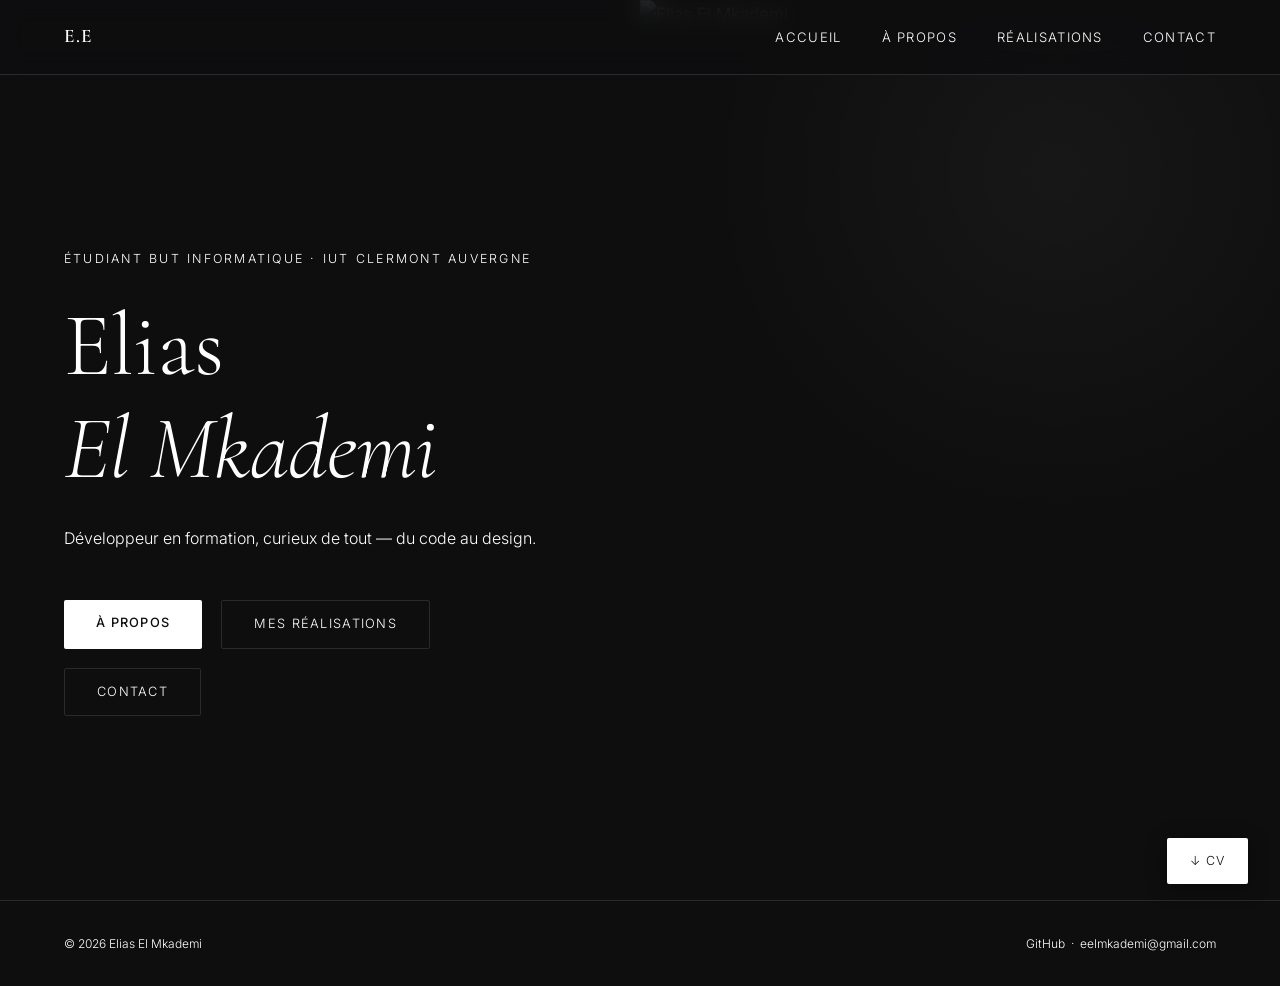
==== index.html @ 6e14798a "Add files via upload" ====
<!DOCTYPE html>
<html lang="fr">
<head>
  <meta charset="UTF-8" />
  <meta name="viewport" content="width=device-width, initial-scale=1.0" />
  <title>Elias El Mkademi — Étudiant en informatique</title>
  <link rel="stylesheet" href="style.css" />
  <link rel="stylesheet" href="index.css" />
  <link rel="icon" href="assets/logo.ico" />
</head>
<body>

  <nav>
    <a href="index.html" class="nav-logo">E.E</a>
    <ul class="nav-links">
      <li><a href="index.html" class="active">Accueil</a></li>
      <li><a href="cv.html">À propos</a></li>
      <li><a href="realisations.html">Réalisations</a></li>
      <li><a href="contact.html">Contact</a></li>
    </ul>
  </nav>

  <section class="hero">
    <div class="hero-content">
      <p class="hero-eyebrow">Étudiant BUT Informatique · IUT Clermont Auvergne</p>
      <h1>Elias<br><em>El Mkademi</em></h1>
      <p class="hero-sub">
        Développeur en formation, curieux de tout — du code au design.
      </p>
      <div class="hero-actions">
        <a href="cv.html" class="btn btn-primary">À propos</a>
        <a href="realisations.html" class="btn btn-outline">Mes réalisations</a>
        <a href="contact.html" class="btn btn-outline">Contact</a>
      </div>
    </div>

    <div class="hero-photo">
      <img src="assets/photo.jpg" alt="Elias El Mkademi" />
    </div>
  </section>

  <a href="assets/CV-Elias-El-Mkademi.pdf" download class="cv-fab">↓ CV</a>

  <footer>
    <span>© 2026 Elias El Mkademi</span>
    <span>
      <a href="https://github.com/eliasel487" target="_blank">GitHub</a>
      &nbsp;·&nbsp;
      <a href="mailto:eelmkademi@gmail.com">eelmkademi@gmail.com</a>
    </span>
  </footer>

  <script src="main.js"></script>
</body>
</html>
---- style.css ----
/* ============================================
   ELIAS EL MKADEMI — PORTFOLIO
   Palette: fond ardoise profond, accent blanc
   ============================================ */

@import url('https://fonts.googleapis.com/css2?family=Cormorant+Garamond:ital,wght@0,300;0,400;0,600;1,300&family=Inter:wght@300;400;500&display=swap');

:root {
  --bg:        #0e0e0f;
  --bg-card:   #161618;
  --bg-subtle: #1c1c1f;
  --border:    #2a2a2e;
  --text:      #ffffff;
  --text-muted:#ffffff;
  --accent:    #ffffff;
  --accent-dim:#3a3a3e;
  --white:     #ffffff;
}

*, *::before, *::after { box-sizing: border-box; margin: 0; padding: 0; }

html { scroll-behavior: smooth; }

body {
  background: var(--bg);
  color: var(--text);
  font-family: 'Inter', sans-serif;
  font-weight: 300;
  font-size: 17px;
  line-height: 1.75;
  -webkit-font-smoothing: antialiased;
}

/* ── TYPOGRAPHY ── */
h1, h2, h3 {
  font-family: 'Cormorant Garamond', serif;
  font-weight: 300;
  line-height: 1.15;
  letter-spacing: -0.01em;
}
h1 { font-size: clamp(3rem, 7vw, 6rem); }
h2 { font-size: clamp(2rem, 4vw, 3rem); }
h3 { font-size: 1.4rem; }

a { color: var(--accent); text-decoration: none; transition: opacity .2s; }
a:hover { opacity: .7; }

/* ── NAV ── */
nav {
  position: fixed;
  top: 0; left: 0; right: 0;
  z-index: 100;
  display: flex;
  align-items: center;
  justify-content: space-between;
  padding: 1.25rem 4rem;
  background: rgba(14,14,15,.85);
  backdrop-filter: blur(12px);
  border-bottom: 1px solid var(--border);
}

.nav-logo {
  font-family: 'Cormorant Garamond', serif;
  font-size: 1.2rem;
  font-weight: 600;
  color: var(--white);
  letter-spacing: .05em;
}

.nav-links {
  display: flex;
  gap: 2.5rem;
  list-style: none;
}

.nav-links a {
  font-size: .82rem;
  letter-spacing: .1em;
  text-transform: uppercase;
  color: var(--text-muted);
  transition: color .2s;
}
.nav-links a:hover,
.nav-links a.active { color: var(--accent); opacity: 1; }

/* ── HERO ── */
.hero {
  min-height: 100vh;
  display: flex;
  flex-direction: column;
  justify-content: center;
  padding: 0 4rem;
  position: relative;
  overflow: hidden;
}

.hero::before {
  content: '';
  position: absolute;
  top: -20%;
  right: -10%;
  width: 55vw;
  height: 55vw;
  background: radial-gradient(circle, rgba(255,255,255,.04) 0%, transparent 70%);
  pointer-events: none;
}

.hero-eyebrow {
  font-size: .78rem;
  letter-spacing: .18em;
  text-transform: uppercase;
  color: var(--accent);
  margin-bottom: 1.5rem;
}

.hero h1 {
  color: var(--white);
  margin-bottom: 1.5rem;
}

.hero h1 em {
  font-style: italic;
  color: var(--accent);
}

.hero-sub {
  max-width: 480px;
  color: var(--text-muted);
  font-size: 1rem;
  margin-bottom: 3rem;
  line-height: 1.8;
}

.hero-actions {
  display: flex;
  gap: 1.2rem;
  flex-wrap: wrap;
}

.btn {
  display: inline-block;
  padding: .75rem 2rem;
  font-size: .8rem;
  letter-spacing: .1em;
  text-transform: uppercase;
  border-radius: 2px;
  transition: all .25s;
}

.btn-primary {
  background: var(--accent);
  color: var(--bg);
  font-weight: 500;
}
.btn-primary:hover { background: var(--white); opacity: 1; }

.btn-outline {
  border: 1px solid var(--border);
  color: var(--text-muted);
}
.btn-outline:hover { border-color: var(--accent); color: var(--accent); opacity: 1; }

.hero-scroll {
  position: absolute;
  bottom: 2.5rem;
  left: 4rem;
  display: flex;
  align-items: center;
  gap: .8rem;
  font-size: .72rem;
  letter-spacing: .12em;
  text-transform: uppercase;
  color: var(--text-muted);
}

.hero-scroll::before {
  content: '';
  display: block;
  width: 40px;
  height: 1px;
  background: var(--bg-subtle);
}

/* ── SECTIONS ── */
section {
  padding: 7rem 4rem;
}

.section-label {
  font-size: .72rem;
  letter-spacing: .18em;
  text-transform: uppercase;
  color: var(--accent);
  margin-bottom: 1rem;
}

.section-title {
  color: var(--white);
  margin-bottom: 3.5rem;
}

.divider {
  width: 40px;
  height: 1px;
  background: var(--accent);
  margin: 1.5rem 0 3rem;
}

/* ── ABOUT ── */
.about-grid {
  display: grid;
  grid-template-columns: 1fr 1fr;
  gap: 4rem;
  align-items: start;
  margin-top: 4rem;
}

.about-text p {
  color: var(--text-muted);
  margin-bottom: 1.2rem;
  font-size: .97rem;
}

.about-text p strong {
  color: var(--text);
  font-weight: 400;
}

.about-meta {
  display: flex;
  flex-direction: column;
  gap: 1.5rem;
}

.meta-block h4 {
  font-size: .7rem;
  letter-spacing: .15em;
  text-transform: uppercase;
  color: var(--accent);
  margin-bottom: .6rem;
}

.tag-list {
  display: flex;
  flex-wrap: wrap;
  gap: .5rem;
}

.tag {
  font-size: .75rem;
  padding: .3rem .75rem;
  border: 1px solid var(--border);
  border-radius: 2px;
  color: var(--text-muted);
  letter-spacing: .04em;
}

/* ── REALISATIONS ── */
.realisations-grid {
  display: grid;
  grid-template-columns: repeat(auto-fill, minmax(300px, 1fr));
  gap: 1.5px;
  background: var(--border);
}

.sae-card {
  background: var(--bg-card);
  padding: 2.5rem;
  cursor: pointer;
  transition: background .2s;
  position: relative;
  overflow: hidden;
  text-decoration: none;
  display: block;
}

.sae-card::after {
  content: '';
  position: absolute;
  bottom: 0; left: 0;
  width: 0; height: 2px;
  background: var(--accent);
  transition: width .3s ease;
}

.sae-card:hover { background: var(--bg-subtle); opacity: 1; }
.sae-card:hover::after { width: 100%; }

.card-num {
  font-family: 'Cormorant Garamond', serif;
  font-size: 3rem;
  color: var(--border);
  font-weight: 300;
  margin-bottom: 1.5rem;
  line-height: 1;
}

.card-tag {
  font-size: .68rem;
  letter-spacing: .14em;
  text-transform: uppercase;
  color: var(--accent);
  margin-bottom: .8rem;
}

.sae-card h3 {
  color: var(--white);
  margin-bottom: .8rem;
  font-size: 1.25rem;
}

.sae-card p {
  font-size: .88rem;
  color: var(--text);
  line-height: 1.7;
}

.card-techs {
  display: flex;
  flex-wrap: wrap;
  gap: .4rem;
  margin-top: 1.5rem;
}

.tech-pill {
  font-size: .68rem;
  padding: .2rem .6rem;
  background: var(--bg-subtle);
  border: 1px solid var(--border);
  border-radius: 100px;
  color: var(--text-muted);
}

/* ── SAÉ DETAIL PAGE ── */
.detail-hero {
  padding: 6rem 4rem 2.5rem;
  border-bottom: 1px solid var(--border);
}

.back-link {
  font-size: .75rem;
  letter-spacing: .1em;
  text-transform: uppercase;
  color: var(--text-muted);
  display: inline-flex;
  align-items: center;
  gap: .5rem;
  margin-bottom: 1.5rem;
}
.back-link:hover { color: var(--accent); opacity: 1; }

.detail-hero h1 {
  font-size: clamp(1.8rem, 3.5vw, 2.8rem);
  color: var(--white);
  max-width: 800px;
  margin-bottom: .75rem;
}

.detail-meta {
  display: flex;
  gap: 2rem;
  margin-top: 1.5rem;
  flex-wrap: wrap;
}

.meta-item label {
  display: block;
  font-size: .68rem;
  letter-spacing: .14em;
  text-transform: uppercase;
  color: var(--accent);
  margin-bottom: .4rem;
}

.meta-item span {
  font-size: .9rem;
  color: var(--text-muted);
}

.detail-body {
  padding: 5rem 4rem;
  max-width: 900px;
  margin-left: auto;
  margin-right: auto;
}

.detail-body h2 {
  font-size: 1.8rem;
  color: var(--white);
  margin: 3rem 0 1rem;
}

.detail-body p {
  color: var(--text);
  margin-bottom: 1rem;
  font-size: 1.15rem;
}

.detail-body ul {
  list-style: none;
  padding: 0;
  margin-bottom: 1.5rem;
}

.detail-body ul li {
  color: var(--text);
  font-size: 1.15rem;
  padding: .4rem 0 .4rem 1.2rem;
  position: relative;
}

.detail-body ul li::before {
  content: '—';
  position: absolute;
  left: 0;
  color: var(--accent);
}

.competences-list {
  display: flex;
  flex-direction: column;
  gap: .6rem;
  margin-top: 1rem;
}

.comp-item {
  display: flex;
  align-items: flex-start;
  gap: 1rem;
  padding: .8rem 1rem;
  border: 1px solid var(--border);
  border-radius: 2px;
}

.comp-code {
  font-size: .7rem;
  background: var(--bg-subtle);
  color: var(--accent);
  padding: .2rem .5rem;
  border-radius: 2px;
  flex-shrink: 0;
  margin-top: .1rem;
}

.comp-desc {
  font-size: .88rem;
  color: var(--text);
}

/* ── CV PAGE ── */
.cv-container {
  max-width: 820px;
  margin: 0 auto;
  padding: 9rem 2rem 5rem;
}

.cv-header {
  border-bottom: 1px solid var(--border);
  padding-bottom: 3rem;
  margin-bottom: 3rem;
}

.cv-header h1 {
  color: var(--white);
  margin-bottom: .5rem;
}

.cv-header .subtitle {
  color: var(--accent);
  font-size: .85rem;
  letter-spacing: .1em;
  text-transform: uppercase;
}

.cv-section {
  margin-bottom: 3rem;
}

.cv-section-title {
  font-size: .68rem;
  letter-spacing: .2em;
  text-transform: uppercase;
  color: var(--accent);
  margin-bottom: 1.5rem;
  padding-bottom: .5rem;
  border-bottom: 1px solid var(--border);
}

.cv-entry {
  display: grid;
  grid-template-columns: 130px 1fr;
  gap: 1rem 2rem;
  margin-bottom: 1.5rem;
}

.cv-date {
  font-size: .8rem;
  color: var(--text-muted);
  padding-top: .15rem;
}

.cv-content h4 {
  font-family: 'Cormorant Garamond', serif;
  font-size: 1.15rem;
  font-weight: 400;
  color: var(--white);
  margin-bottom: .2rem;
}

.cv-content p {
  font-size: .85rem;
  color: var(--text-muted);
}

.skills-grid {
  display: grid;
  grid-template-columns: 1fr 1fr;
  gap: 2rem;
}

.skill-group h4 {
  font-size: .7rem;
  letter-spacing: .12em;
  text-transform: uppercase;
  color: var(--text-muted);
  margin-bottom: .8rem;
}

.skill-group .tag-list .tag {
  font-size: .75rem;
}

.cv-download {
  margin-top: 3rem;
  padding-top: 2rem;
  border-top: 1px solid var(--border);
}

/* ── CONTACT ── */
.contact-section {
  min-height: 70vh;
  display: flex;
  flex-direction: column;
  justify-content: center;
  text-align: center;
  max-width: 600px;
  margin: 0 auto;
}

.contact-section .contact-links {
  text-align: left;
}

.contact-section h2 {
  color: var(--white);
  margin-bottom: .5rem;
}

.contact-section > p {
  color: var(--text);
  margin-bottom: 3rem;
}

.contact-links {
  display: flex;
  flex-direction: column;
  gap: 1rem;
}

.contact-item {
  display: flex;
  align-items: center;
  justify-content: space-between;
  padding: 1.25rem 1.5rem;
  border: 1px solid var(--border);
  border-radius: 2px;
  color: var(--text);
  transition: border-color .2s, color .2s;
}

.contact-item:hover {
  border-color: var(--accent);
  color: var(--accent);
  opacity: 1;
}

.contact-item .ci-label {
  font-size: .72rem;
  letter-spacing: .12em;
  text-transform: uppercase;
  color: var(--text-muted);
}

.contact-item .ci-value {
  font-size: .9rem;
}

/* ── FOOTER ── */
/* ── FLOATING CV BUTTON ── */
.cv-fab {
  position: fixed;
  bottom: 2rem;
  right: 2rem;
  background: var(--accent);
  color: #0d0d0d;
  font-size: .78rem;
  font-family: inherit;
  letter-spacing: .1em;
  text-transform: uppercase;
  text-decoration: none;
  padding: .75rem 1.4rem;
  border-radius: 2px;
  box-shadow: 0 4px 20px rgba(0,0,0,.4);
  transition: opacity .2s, transform .2s;
  z-index: 100;
}

.cv-fab:hover {
  opacity: .85;
  transform: translateY(-2px);
}

footer {
  padding: 2rem 4rem;
  border-top: 1px solid var(--border);
  display: flex;
  justify-content: space-between;
  align-items: center;
  font-size: .75rem;
  color: var(--text-muted);
}

/* ── PAGE UTILITIES ── */
.page-top { padding-top: 9rem; }

.page-heading {
  font-family: 'Cormorant Garamond', serif;
  font-weight: 300;
  font-size: clamp(2.5rem, 5vw, 4rem);
  color: var(--white);
  max-width: 600px;
  margin-bottom: .5rem;
}

.page-lead {
  color: var(--text);
  max-width: 480px;
  margin-bottom: 4rem;
}

.subsection-heading {
  font-family: 'Cormorant Garamond', serif;
  font-weight: 300;
  font-size: clamp(2rem, 4vw, 3rem);
  color: var(--white);
  max-width: 600px;
  margin-bottom: .5rem;
}

.section-label.mt { margin-top: 6rem; }

.detail-hero > p {
  color: var(--text);
  max-width: 600px;
  margin-top: .5rem;
  font-size: .9rem;
}

/* ── RESPONSIVE ── */
@media (max-width: 768px) {
  nav { padding: 1rem 1.5rem; }
  .nav-links { gap: 1.2rem; }
  .nav-links a { font-size: .72rem; }

  section, .hero, .detail-hero, .detail-body { padding-left: 1.5rem; padding-right: 1.5rem; }

  .about-grid { grid-template-columns: 1fr; gap: 3rem; }
  .realisations-grid { grid-template-columns: 1fr; }
  .cv-entry { grid-template-columns: 1fr; gap: .3rem; }
  .skills-grid { grid-template-columns: 1fr; }
  footer { flex-direction: column; gap: 1rem; text-align: center; }
  .hero-scroll { left: 1.5rem; }
}
---- index.css ----
.hero {
  display: grid;
  grid-template-columns: 1fr 1fr;
  min-height: 100vh;
  padding: 0;
  overflow: hidden;
}

.hero-content {
  display: flex;
  flex-direction: column;
  justify-content: center;
  padding: 8rem 4rem 4rem;
}

.hero-photo {
  overflow: hidden;
}

.hero-photo img {
  width: 100%;
  height: 100%;
  object-fit: cover;
  object-position: center top;
  display: block;
}

@media (max-width: 768px) {
  .hero {
    grid-template-columns: 1fr;
    grid-template-rows: 60vw 1fr;
  }
  .hero-photo { order: -1; }
  .hero-content { padding: 2rem 1.5rem 3rem; }
}
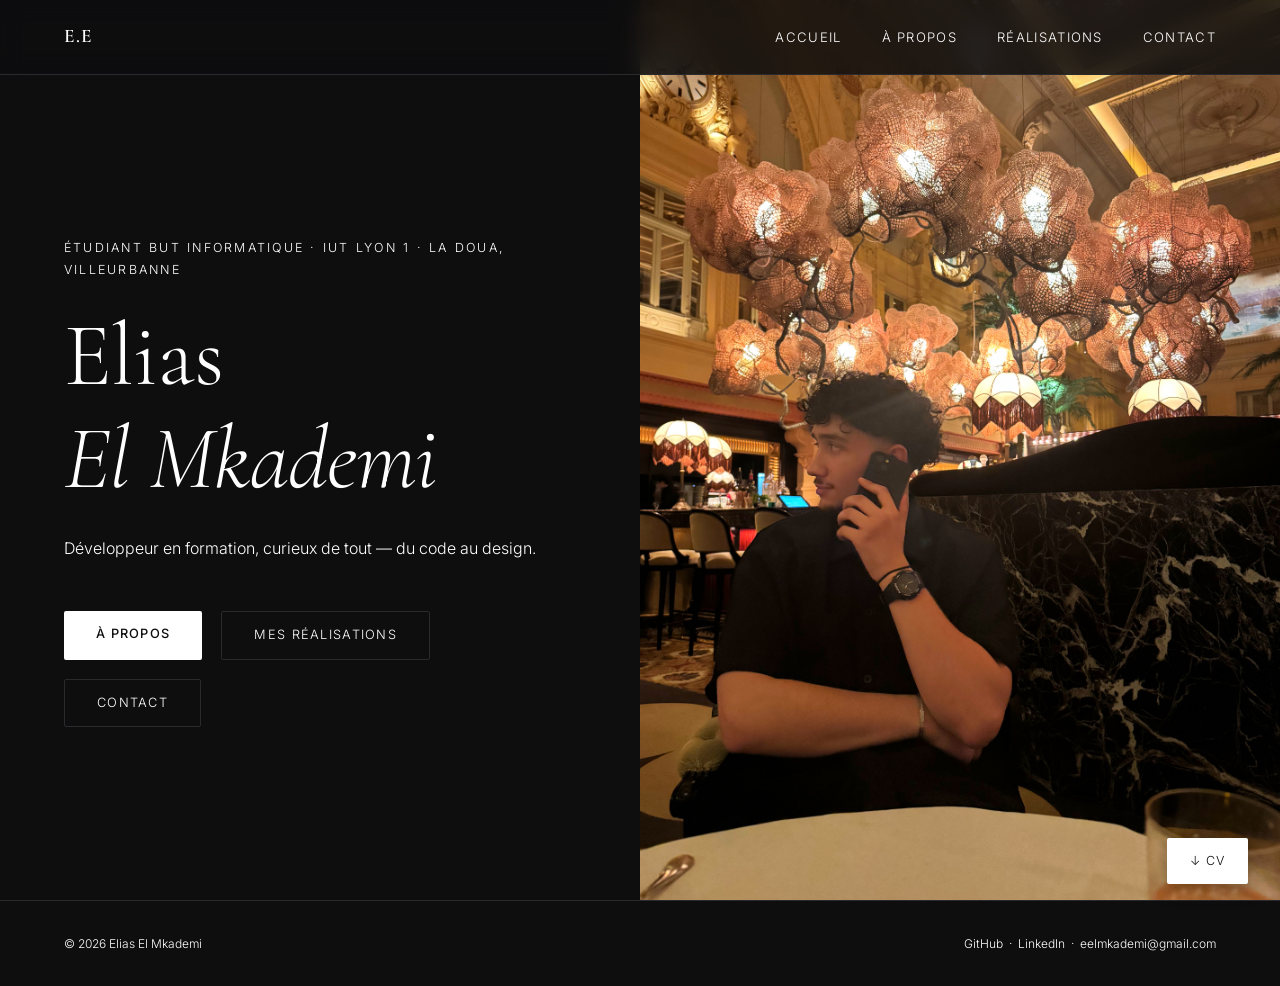
==== commit 6526cb96: "Passe à l'IUT Lyon 1 (La Doua) et ajoute LinkedIn Co-Authored-By: Claude Opus 5.5 <noreply@anthropic" ====
--- a/index.html
+++ b/index.html
@@ -22,7 +22,7 @@
 
   <section class="hero">
     <div class="hero-content">
-      <p class="hero-eyebrow">Étudiant BUT Informatique · IUT Clermont Auvergne</p>
+      <p class="hero-eyebrow">Étudiant BUT Informatique · IUT&nbsp;Lyon&nbsp;1 · La&nbsp;Doua, Villeurbanne</p>
       <h1>Elias<br><em>El Mkademi</em></h1>
       <p class="hero-sub">
         Développeur en formation, curieux de tout — du code au design.
@@ -46,6 +46,8 @@
     <span>
       <a href="https://github.com/eliasel487" target="_blank">GitHub</a>
       &nbsp;·&nbsp;
+      <a href="https://www.linkedin.com/in/elias-el-mkademi-67637743b/" target="_blank" rel="noopener">LinkedIn</a>
+      &nbsp;·&nbsp;
       <a href="mailto:eelmkademi@gmail.com">eelmkademi@gmail.com</a>
     </span>
   </footer>
--- a/style.css
+++ b/style.css
@@ -82,6 +82,31 @@
 }
 .nav-links a:hover,
 .nav-links a.active { color: var(--accent); opacity: 1; }
+
+.nav-toggle {
+  display: none;
+  width: 44px;
+  height: 44px;
+  margin-right: -.6rem;
+  padding: .6rem;
+  flex-direction: column;
+  justify-content: center;
+  gap: 6px;
+  background: none;
+  border: none;
+  cursor: pointer;
+}
+
+.nav-toggle span {
+  display: block;
+  height: 1px;
+  background: var(--white);
+  transition: transform .2s, opacity .2s;
+}
+
+.nav-toggle[aria-expanded="true"] span:nth-child(1) { transform: translateY(7px) rotate(45deg); }
+.nav-toggle[aria-expanded="true"] span:nth-child(2) { opacity: 0; }
+.nav-toggle[aria-expanded="true"] span:nth-child(3) { transform: translateY(-7px) rotate(-45deg); }
 
 /* ── HERO ── */
 .hero {
@@ -668,11 +693,38 @@
 
 /* ── RESPONSIVE ── */
 @media (max-width: 768px) {
-  nav { padding: 1rem 1.5rem; }
-  .nav-links { gap: 1.2rem; }
-  .nav-links a { font-size: .72rem; }
+  nav { padding: .5rem 1.5rem; }
+  .nav-toggle { display: flex; }
+
+  .nav-links {
+    display: none;
+    position: absolute;
+    top: 100%;
+    left: 0;
+    right: 0;
+    flex-direction: column;
+    gap: 0;
+    padding: .5rem 1.5rem 1rem;
+    background: var(--bg);
+    border-bottom: 1px solid var(--border);
+  }
+  .nav-links.open { display: flex; }
+  .nav-links a {
+    display: block;
+    padding: .8rem 0;
+    font-size: .85rem;
+  }
 
   section, .hero, .detail-hero, .detail-body { padding-left: 1.5rem; padding-right: 1.5rem; }
+  section { padding-top: 4rem; padding-bottom: 4rem; }
+  .page-top { padding-top: 6rem; }
+  .detail-hero { padding-top: 5.5rem; }
+  .detail-body { padding-top: 2rem; padding-bottom: 3rem; }
+  .detail-body h2 { margin-top: 2.5rem; }
+  .detail-body p,
+  .detail-body ul li { font-size: 1rem; }
+  .page-lead { margin-bottom: 2.5rem; }
+  .section-label.mt { margin-top: 4rem; }
 
   .about-grid { grid-template-columns: 1fr; gap: 3rem; }
   .realisations-grid { grid-template-columns: 1fr; }
@@ -680,4 +732,19 @@
   .skills-grid { grid-template-columns: 1fr; }
   footer { flex-direction: column; gap: 1rem; text-align: center; }
   .hero-scroll { left: 1.5rem; }
+
+  .cv-fab {
+    bottom: 1rem;
+    right: 1rem;
+    max-width: calc(100vw - 2rem);
+    padding: .5rem .9rem;
+    font-size: .7rem;
+  }
+
+  .contact-item {
+    flex-direction: column;
+    align-items: flex-start;
+    gap: .25rem;
+  }
+  .contact-item .ci-value { overflow-wrap: anywhere; }
 }
--- a/index.css
+++ b/index.css
@@ -28,8 +28,12 @@
 @media (max-width: 768px) {
   .hero {
     grid-template-columns: 1fr;
-    grid-template-rows: 60vw 1fr;
+    grid-template-rows: auto 1fr;
   }
-  .hero-photo { order: -1; }
+  .hero-photo {
+    order: -1;
+    height: min(110vw, 52vh);
+  }
+  .hero-photo img { object-position: center 62%; }
   .hero-content { padding: 2rem 1.5rem 3rem; }
 }
